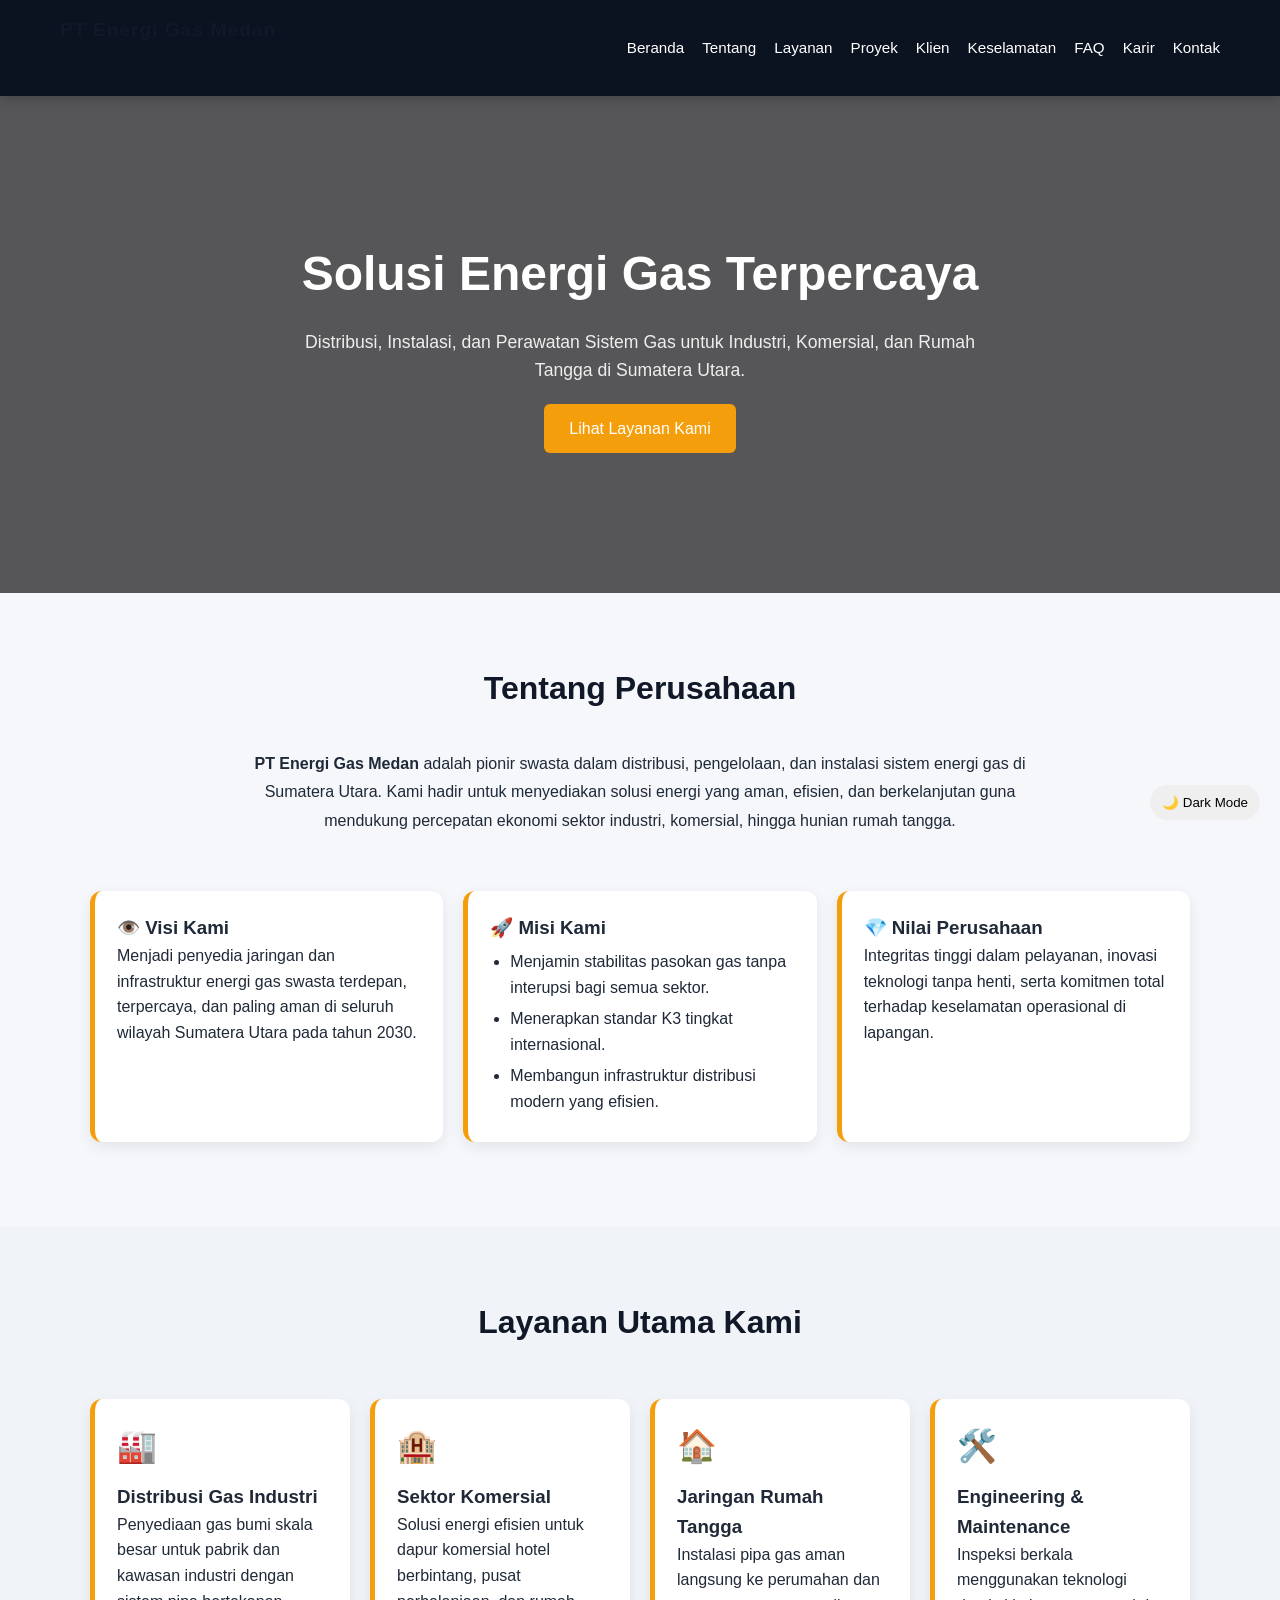
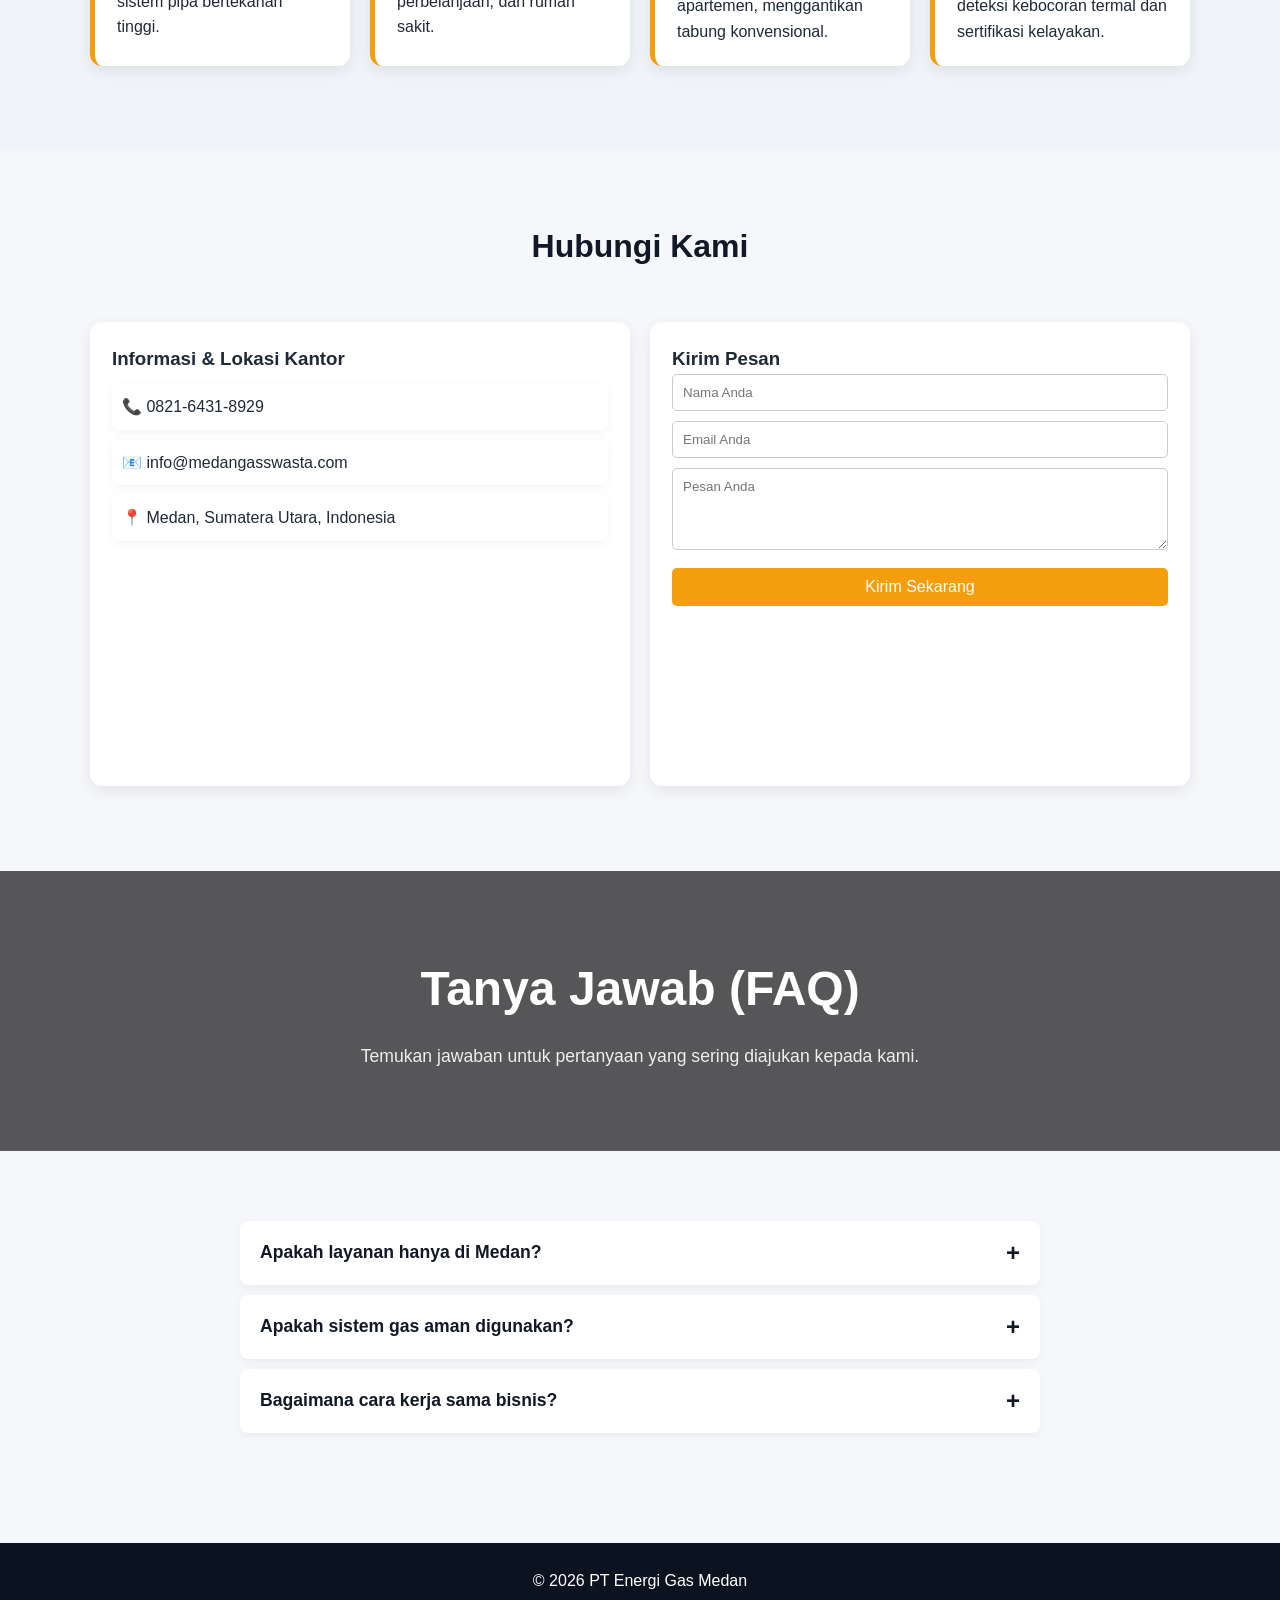
==== index.html @ 9e9dfc79 "OLEH ANDREAN RAJAGUKGUK" ====
<!DOCTYPE html>
<html lang="id">
<head>
    <meta charset="UTF-8">
    <meta name="viewport" content="width=device-width, initial-scale=1.0">
    <title>PT Energi Gas Medan</title>
    <meta name="description" content="PT Energi Gas Medan - Penyedia energi gas industri, komersial, dan rumah tangga di Medan dan Sumatera Utara.">
    <link rel="stylesheet" href="style.css">
</head>
<body>

<header>
    <nav>
        <h2>PT Energi Gas Medan</h2>
        <ul>
            <li><a href="index.html">Beranda</a></li>
            <li><a href="tentang.html">Tentang</a></li>
            <li><a href="layanan.html">Layanan</a></li>
            <li><a href="proyek.html">Proyek</a></li>
            <li><a href="klien.html">Klien</a></li>
            <li><a href="safety.html">Keselamatan</a></li>
            <li><a href="#faq">FAQ</a></li>
            <li><a href="karir.html">Karir</a></li> 
            <li><a href="index.html#contact">Kontak</a></li>
        </ul>
    </nav>
</header>

<section class="hero">
    <h1>Solusi Energi Gas Terpercaya</h1>
    <p>Distribusi, Instalasi, dan Perawatan Sistem Gas untuk Industri, Komersial, dan Rumah Tangga di Sumatera Utara.</p>
    <a href="layanan.html">Lihat Layanan Kami</a>
</section>

<section id="about">
    <div class="container">
        <h2>Tentang Perusahaan</h2>
        <div class="about-intro">
            <p><strong>PT Energi Gas Medan</strong> adalah pionir swasta dalam distribusi, pengelolaan, dan instalasi sistem energi gas di Sumatera Utara. Kami hadir untuk menyediakan solusi energi yang aman, efisien, dan berkelanjutan guna mendukung percepatan ekonomi sektor industri, komersial, hingga hunian rumah tangga.</p>
        </div>

        <div class="about-grid">
            <div class="box">
                <h3>👁️ Visi Kami</h3>
                <p>Menjadi penyedia jaringan dan infrastruktur energi gas swasta terdepan, terpercaya, dan paling aman di seluruh wilayah Sumatera Utara pada tahun 2030.</p>
            </div>
            <div class="box">
                <h3>🚀 Misi Kami</h3>
                <ul class="misi-list">
                    <li>Menjamin stabilitas pasokan gas tanpa interupsi bagi semua sektor.</li>
                    <li>Menerapkan standar K3 tingkat internasional.</li>
                    <li>Membangun infrastruktur distribusi modern yang efisien.</li>
                </ul>
            </div>
            <div class="box">
                <h3>💎 Nilai Perusahaan</h3>
                <p>Integritas tinggi dalam pelayanan, inovasi teknologi tanpa henti, serta komitmen total terhadap keselamatan operasional di lapangan.</p>
            </div>
        </div>
    </div>
</section>

<!-- SERVICES GRID -->
<section id="services" class="bg-light">
    <div class="container">
        <h2>Layanan Utama Kami</h2>
        <div class="services-grid">
            <div class="box">
                <div class="service-icon">🏭</div>
                <h3>Distribusi Gas Industri</h3>
                <p>Penyediaan gas bumi skala besar untuk pabrik dan kawasan industri dengan sistem pipa bertekanan tinggi.</p>
            </div>
            <div class="box">
                <div class="service-icon">🏨</div>
                <h3>Sektor Komersial</h3>
                <p>Solusi energi efisien untuk dapur komersial hotel berbintang, pusat perbelanjaan, dan rumah sakit.</p>
            </div>
            <div class="box">
                <div class="service-icon">🏠</div>
                <h3>Jaringan Rumah Tangga</h3>
                <p>Instalasi pipa gas aman langsung ke perumahan dan apartemen, menggantikan tabung konvensional.</p>
            </div>
            <div class="box">
                <div class="service-icon">🛠️</div>
                <h3>Engineering & Maintenance</h3>
                <p>Inspeksi berkala menggunakan teknologi deteksi kebocoran termal dan sertifikasi kelayakan.</p>
            </div>
        </div>
    </div>
</section>

<!-- CONTACT & MAPS -->
<section id="contact">
    <div class="container">
        <h2>Hubungi Kami</h2>
        <div class="contact-grid">
            <div class="box">
                <h3>Informasi & Lokasi Kantor</h3>
                <p>📞 0821-6431-8929</p>
                <p>📧 info@medangasswasta.com</p>
                <p>📍 Medan, Sumatera Utara, Indonesia</p>
                
                <div class="map-container">
                    <iframe src="https://www.google.com/maps/embed?pb=!1m18!1m12!1m3!1d127453.30396459384!2d98.57143925000001!3d3.5970313!2m3!1f0!2f0!3f0!3m2!1i1024!2i768!4f13.1!3m3!1m2!1s0x303131b1c28c8941%3A0x6280459c351f33f8!2sMedan%2C%20Medan%20City%2C%20North%20Sumatra!5e0!3m2!1sen!2sid!4v1700000000000!5m2!1sen!2sid" width="100%" height="200" style="border:0;" allowfullscreen="" loading="lazy" referrerpolicy="no-referrer-when-downgrade"></iframe>
                </div>
            </div>
            
            <div class="box">
                <h3>Kirim Pesan</h3>
                <form id="contactForm">
                    <input type="text" id="name" placeholder="Nama Anda" required>
                    <input type="email" id="email" placeholder="Email Anda" required>
                    <textarea id="message" rows="4" placeholder="Pesan Anda" required></textarea>
                    <button type="submit" class="submit-btn">Kirim Sekarang</button>
                </form>
            </div>
        </div>
    </div>
</section>

<section class="hero hero-karir">
    <h1>Tanya Jawab (FAQ)</h1>
    <p>Temukan jawaban untuk pertanyaan yang sering diajukan kepada kami.</p>
</section>

<section id="faq">
    <div class="container">
        <div class="faq-container">
            <div class="faq-item">
                <button class="faq-question">Apakah layanan hanya di Medan? <span>+</span></button>
                <div class="faq-answer">
                    <p>Tidak, kami juga melayani beberapa wilayah di Sumatera Utara sesuai kebutuhan proyek.</p>
                </div>
            </div>
            <div class="faq-item">
                <button class="faq-question">Apakah sistem gas aman digunakan? <span>+</span></button>
                <div class="faq-answer">
                    <p>Ya, semua instalasi mengikuti standar keselamatan industri dan diuji berkala oleh teknisi ahli.</p>
                </div>
            </div>
            <div class="faq-item">
                <button class="faq-question">Bagaimana cara kerja sama bisnis? <span>+</span></button>
                <div class="faq-answer">
                    <p>Silakan hubungi tim kami melalui formulir kontak atau WhatsApp untuk pengajuan proposal.</p>
                </div>
            </div>
        </div>
    </div>
</section>

<footer>
    <p>&copy; 2026 PT Energi Gas Medan</p>
</footer>

<script src="script.js"></script>
</body>
</html>
---- style.css ----
*{
    margin:0;
    padding:0;
    box-sizing:border-box;
    font-family: Arial, Helvetica, sans-serif;
}

body{
    background:#f5f7fb;
    color:#1f2937;
    line-height:1.6;
}

/* NAVBAR */
header{
    background:#0b1220;
    color:white;
    position:sticky;
    top:0;
    z-index:999;
    box-shadow:0 3px 12px rgba(0,0,0,0.2);
}

nav{
    max-width:1200px;
    margin:auto;
    display:flex;
    justify-content:space-between;
    align-items:center;
    padding:15px 20px;
}

nav h2{
    font-size:1.2rem;
    letter-spacing:1px;
}

nav ul{
    list-style:none;
    display:flex;
    gap:18px;
}

nav a{
    color:white;
    text-decoration:none;
    font-size:0.95rem;
    transition:0.3s;
}

nav a:hover{
    color:#f59e0b;
}

/* HERO */
.hero{
    background:linear-gradient(rgba(0,0,0,0.65), rgba(0,0,0,0.65)),
    url('https://images.unsplash.com/photo-1504326780330-8c44c1c5a6b2?auto=format&fit=crop&w=1600&q=80');
    background-size:cover;
    background-position:center;
    color:white;
    text-align:center;
    padding:140px 20px;
}

.hero h1{
    font-size:3rem;
    margin-bottom:15px;
}

.hero p{
    max-width:700px;
    margin:auto;
    opacity:0.9;
    font-size:1.1rem;
}

.hero a{
    display:inline-block;
    margin-top:20px;
    padding:12px 25px;
    background:#f59e0b;
    color:white;
    text-decoration:none;
    border-radius:6px;
    transition:0.3s;
}

.hero a:hover{
    background:#d97706;
}

/* SECTION */
section{
    padding:70px 20px;
}

.container{
    max-width:1100px;
    margin:auto;
}

h2{
    text-align:center;
    margin-bottom:35px;
    font-size:2rem;
    color:#111827;
}

/* BOX / CARD */
.box{
    background:white;
    padding:22px;
    margin:15px 0;
    border-radius:12px;
    box-shadow:0 5px 15px rgba(0,0,0,0.08);
    border-left:5px solid #f59e0b;
    transition:0.3s;
}

.box:hover{
    transform:translateY(-4px);
    box-shadow:0 10px 20px rgba(0,0,0,0.12);
}

/* LIST STYLE */
.box ul{
    margin-left:20px;
}

.box li{
    margin:6px 0;
}

/* STATS GRID */
.stats-grid{
    display:grid;
    grid-template-columns:repeat(auto-fit, minmax(200px, 1fr));
    gap:20px;
    text-align:center;
}

.stats-grid .box{
    border-left:none;
    background:#0b1220;
    color:white;
}

/* CONTACT */
#contact .box{
    border-left:none;
}

#contact p{
    padding:10px;
    background:#ffffff;
    margin:10px 0;
    border-radius:8px;
    box-shadow:0 2px 8px rgba(0,0,0,0.05);
}

/* FOOTER */
footer{
    background:#0b1220;
    color:white;
    text-align:center;
    padding:25px;
    margin-top:30px;
}

/* RESPONSIVE */
@media(max-width:768px){

    nav{
        flex-direction:column;
        gap:10px;
    }

    nav ul{
        flex-wrap:wrap;
        justify-content:center;
    }

    .hero h1{
        font-size:2rem;
    }
}

/* TAMBAHAN FITUR: TOMBOL APPLY KARIR */
.apply-btn {
    background: #0b1220;
    color: white;
    padding: 10px 15px;
    border: none;
    border-radius: 5px;
    cursor: pointer;
    margin-top: 10px;
    transition: 0.3s;
}

.apply-btn:hover {
    background: #f59e0b;
}

/* TAMBAHAN FITUR: FLOATING WHATSAPP */
.floating-wa {
    position: fixed;
    bottom: 20px;
    left: 20px; /* Gue taruh kiri biar gak nabrak tombol Dark Mode lu di kanan */
    background-color: #25d366;
    color: white;
    padding: 12px 20px;
    border-radius: 50px;
    text-decoration: none;
    font-weight: bold;
    box-shadow: 0 4px 10px rgba(0,0,0,0.2);
    z-index: 9999;
    transition: 0.3s;
}

.floating-wa:hover {
    background-color: #1ebe57;
    transform: translateY(-3px);
}

/* Responsif buat Grid Form Kontak */
@media(max-width:768px){
    .contact-grid {
        grid-template-columns: 1fr !important;
    }
}

/* FAQ ACCORDION STYLE */
.faq-container {
    max-width: 800px;
    margin: auto;
}

.faq-item {
    background: white;
    margin-bottom: 10px;
    border-radius: 8px;
    box-shadow: 0 3px 10px rgba(0,0,0,0.05);
    overflow: hidden;
}

.faq-question {
    width: 100%;
    text-align: left;
    padding: 18px 20px;
    background: none;
    border: none;
    font-size: 1.1rem;
    font-weight: bold;
    cursor: pointer;
    display: flex;
    justify-content: space-between;
    align-items: center;
    color: #111827;
    transition: 0.3s;
}

.faq-question:hover {
    color: #f59e0b;
}

.faq-answer {
    max-height: 0;
    overflow: hidden;
    transition: max-height 0.4s ease-out, padding 0.4s ease;
    background: #f9fafb;
    padding: 0 20px;
}

.faq-answer p {
    margin: 15px 0;
    color: #4b5563;
}

/* Class active saat FAQ dibuka */
.faq-item.active .faq-answer {
    max-height: 200px; /* Cukup buat teks panjang */
    padding: 10px 20px;
}

.faq-item.active .faq-question span {
    transform: rotate(45deg);
    transition: transform 0.3s;
}

.faq-question span {
    font-size: 1.5rem;
    transition: transform 0.3s;
}

/* Bagian Tentang */
.about-intro {
    text-align: center;
    max-width: 800px;
    margin: 0 auto 40px auto;
    line-height: 1.8;
}

.about-grid {
    display: grid;
    grid-template-columns: repeat(auto-fit, minmax(300px, 1fr));
    gap: 20px;
}

.misi-list {
    margin-left: 15px;
}

/* Bagian Layanan */
.bg-light {
    background: #f0f4f8;
}

.services-grid {
    display: grid;
    grid-template-columns: repeat(auto-fit, minmax(240px, 1fr));
    gap: 20px;
}

.service-icon {
    font-size: 2rem;
    margin-bottom: 10px;
}

/* Bagian Kontak */
.contact-grid {
    display: grid;
    grid-template-columns: 1fr 1fr;
    gap: 20px;
}

.map-container {
    margin-top: 15px;
    border-radius: 8px;
    overflow: hidden;
}

/* Form Styling */
#contactForm input,
#contactForm textarea {
    width: 100%;
    padding: 10px;
    margin-bottom: 10px;
    border-radius: 5px;
    border: 1px solid #ccc;
    font-family: inherit;
}

#contactForm .submit-btn {
    background: #f59e0b;
    color: white;
    border: none;
    padding: 10px 20px;
    border-radius: 5px;
    cursor: pointer;
    width: 100%;
    font-size: 1rem;
    transition: 0.3s;
}

#contactForm .submit-btn:hover {
    background: #d97706;
}

/* Hero Khusus Halaman Karir */
.hero-karir {
    padding: 80px 20px;
    min-height: auto;
}
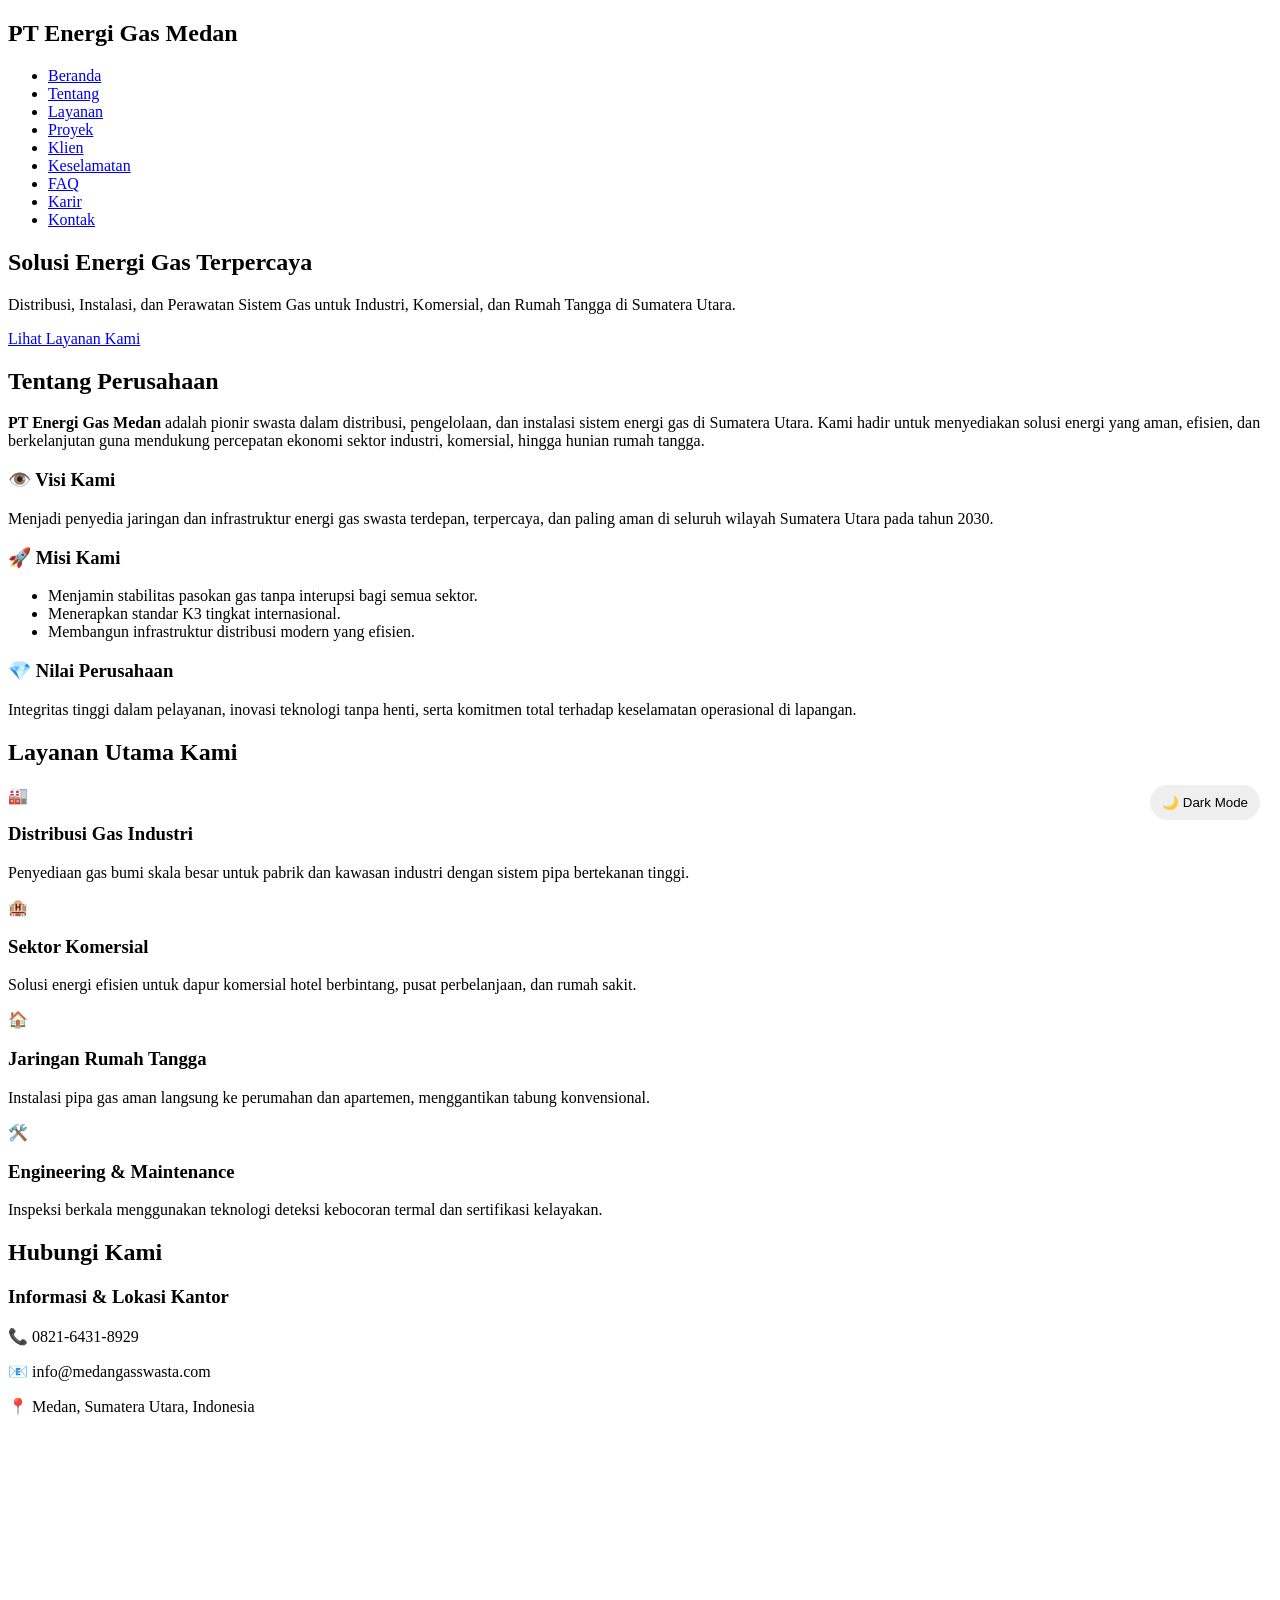
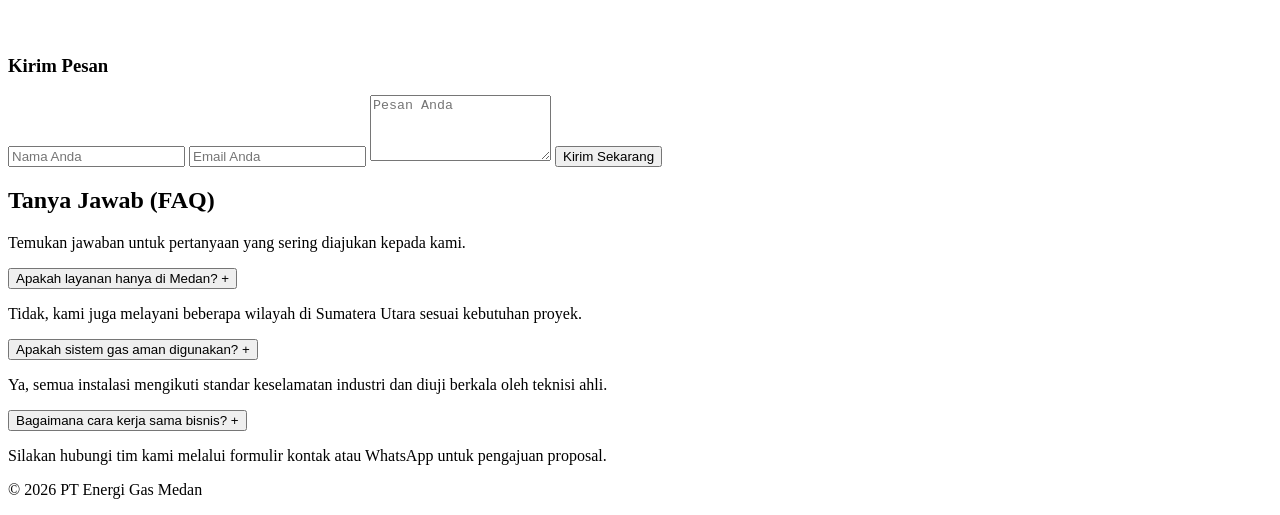
==== commit cbfc09ff: "menambahkan klien.html dan layanan.html serta menambahkan dan memperbaiki struktur css dan file" ====
--- a/index.html
+++ b/index.html
@@ -1,157 +1,223 @@
-<!DOCTYPE html>
+<!doctype html>
 <html lang="id">
-<head>
-    <meta charset="UTF-8">
-    <meta name="viewport" content="width=device-width, initial-scale=1.0">
+  <head>
+    <meta charset="UTF-8" />
+    <meta name="viewport" content="width=device-width, initial-scale=1.0" />
     <title>PT Energi Gas Medan</title>
-    <meta name="description" content="PT Energi Gas Medan - Penyedia energi gas industri, komersial, dan rumah tangga di Medan dan Sumatera Utara.">
-    <link rel="stylesheet" href="style.css">
-</head>
-<body>
-
-<header>
-    <nav>
+    <meta
+      name="description"
+      content="PT Energi Gas Medan - Penyedia energi gas industri, komersial, dan rumah tangga di Medan dan Sumatera Utara."
+    />
+    <link rel="stylesheet" href="CSS/style.css" />
+  </head>
+  <body>
+    <header>
+      <nav>
         <h2>PT Energi Gas Medan</h2>
         <ul>
-            <li><a href="index.html">Beranda</a></li>
-            <li><a href="tentang.html">Tentang</a></li>
-            <li><a href="layanan.html">Layanan</a></li>
-            <li><a href="proyek.html">Proyek</a></li>
-            <li><a href="klien.html">Klien</a></li>
-            <li><a href="safety.html">Keselamatan</a></li>
-            <li><a href="#faq">FAQ</a></li>
-            <li><a href="karir.html">Karir</a></li> 
-            <li><a href="index.html#contact">Kontak</a></li>
+          <li><a href="index.html">Beranda</a></li>
+          <li><a href="tentang.html">Tentang</a></li>
+          <li><a href="layanan.html">Layanan</a></li>
+          <li><a href="proyek.html">Proyek</a></li>
+          <li><a href="klien.html">Klien</a></li>
+          <li><a href="safety.html">Keselamatan</a></li>
+          <li><a href="#faq">FAQ</a></li>
+          <li><a href="karir.html">Karir</a></li>
+          <li><a href="index.html#contact">Kontak</a></li>
         </ul>
-    </nav>
-</header>
-
-<section class="hero">
-    <h1>Solusi Energi Gas Terpercaya</h1>
-    <p>Distribusi, Instalasi, dan Perawatan Sistem Gas untuk Industri, Komersial, dan Rumah Tangga di Sumatera Utara.</p>
-    <a href="layanan.html">Lihat Layanan Kami</a>
-</section>
-
-<section id="about">
-    <div class="container">
+      </nav>
+    </header>
+
+    <section class="hero">
+      <h1>Solusi Energi Gas Terpercaya</h1>
+      <p>
+        Distribusi, Instalasi, dan Perawatan Sistem Gas untuk Industri,
+        Komersial, dan Rumah Tangga di Sumatera Utara.
+      </p>
+      <a href="layanan.html">Lihat Layanan Kami</a>
+    </section>
+
+    <section id="about">
+      <div class="container">
         <h2>Tentang Perusahaan</h2>
         <div class="about-intro">
-            <p><strong>PT Energi Gas Medan</strong> adalah pionir swasta dalam distribusi, pengelolaan, dan instalasi sistem energi gas di Sumatera Utara. Kami hadir untuk menyediakan solusi energi yang aman, efisien, dan berkelanjutan guna mendukung percepatan ekonomi sektor industri, komersial, hingga hunian rumah tangga.</p>
+          <p>
+            <strong>PT Energi Gas Medan</strong> adalah pionir swasta dalam
+            distribusi, pengelolaan, dan instalasi sistem energi gas di Sumatera
+            Utara. Kami hadir untuk menyediakan solusi energi yang aman,
+            efisien, dan berkelanjutan guna mendukung percepatan ekonomi sektor
+            industri, komersial, hingga hunian rumah tangga.
+          </p>
         </div>
 
         <div class="about-grid">
-            <div class="box">
-                <h3>👁️ Visi Kami</h3>
-                <p>Menjadi penyedia jaringan dan infrastruktur energi gas swasta terdepan, terpercaya, dan paling aman di seluruh wilayah Sumatera Utara pada tahun 2030.</p>
-            </div>
-            <div class="box">
-                <h3>🚀 Misi Kami</h3>
-                <ul class="misi-list">
-                    <li>Menjamin stabilitas pasokan gas tanpa interupsi bagi semua sektor.</li>
-                    <li>Menerapkan standar K3 tingkat internasional.</li>
-                    <li>Membangun infrastruktur distribusi modern yang efisien.</li>
-                </ul>
-            </div>
-            <div class="box">
-                <h3>💎 Nilai Perusahaan</h3>
-                <p>Integritas tinggi dalam pelayanan, inovasi teknologi tanpa henti, serta komitmen total terhadap keselamatan operasional di lapangan.</p>
-            </div>
-        </div>
-    </div>
-</section>
-
-<!-- SERVICES GRID -->
-<section id="services" class="bg-light">
-    <div class="container">
+          <div class="box">
+            <h3>👁️ Visi Kami</h3>
+            <p>
+              Menjadi penyedia jaringan dan infrastruktur energi gas swasta
+              terdepan, terpercaya, dan paling aman di seluruh wilayah Sumatera
+              Utara pada tahun 2030.
+            </p>
+          </div>
+          <div class="box">
+            <h3>🚀 Misi Kami</h3>
+            <ul class="misi-list">
+              <li>
+                Menjamin stabilitas pasokan gas tanpa interupsi bagi semua
+                sektor.
+              </li>
+              <li>Menerapkan standar K3 tingkat internasional.</li>
+              <li>Membangun infrastruktur distribusi modern yang efisien.</li>
+            </ul>
+          </div>
+          <div class="box">
+            <h3>💎 Nilai Perusahaan</h3>
+            <p>
+              Integritas tinggi dalam pelayanan, inovasi teknologi tanpa henti,
+              serta komitmen total terhadap keselamatan operasional di lapangan.
+            </p>
+          </div>
+        </div>
+      </div>
+    </section>
+
+    <!-- SERVICES GRID -->
+    <section id="services" class="bg-light">
+      <div class="container">
         <h2>Layanan Utama Kami</h2>
         <div class="services-grid">
-            <div class="box">
-                <div class="service-icon">🏭</div>
-                <h3>Distribusi Gas Industri</h3>
-                <p>Penyediaan gas bumi skala besar untuk pabrik dan kawasan industri dengan sistem pipa bertekanan tinggi.</p>
-            </div>
-            <div class="box">
-                <div class="service-icon">🏨</div>
-                <h3>Sektor Komersial</h3>
-                <p>Solusi energi efisien untuk dapur komersial hotel berbintang, pusat perbelanjaan, dan rumah sakit.</p>
-            </div>
-            <div class="box">
-                <div class="service-icon">🏠</div>
-                <h3>Jaringan Rumah Tangga</h3>
-                <p>Instalasi pipa gas aman langsung ke perumahan dan apartemen, menggantikan tabung konvensional.</p>
-            </div>
-            <div class="box">
-                <div class="service-icon">🛠️</div>
-                <h3>Engineering & Maintenance</h3>
-                <p>Inspeksi berkala menggunakan teknologi deteksi kebocoran termal dan sertifikasi kelayakan.</p>
-            </div>
-        </div>
-    </div>
-</section>
-
-<!-- CONTACT & MAPS -->
-<section id="contact">
-    <div class="container">
+          <div class="box">
+            <div class="service-icon">🏭</div>
+            <h3>Distribusi Gas Industri</h3>
+            <p>
+              Penyediaan gas bumi skala besar untuk pabrik dan kawasan industri
+              dengan sistem pipa bertekanan tinggi.
+            </p>
+          </div>
+          <div class="box">
+            <div class="service-icon">🏨</div>
+            <h3>Sektor Komersial</h3>
+            <p>
+              Solusi energi efisien untuk dapur komersial hotel berbintang,
+              pusat perbelanjaan, dan rumah sakit.
+            </p>
+          </div>
+          <div class="box">
+            <div class="service-icon">🏠</div>
+            <h3>Jaringan Rumah Tangga</h3>
+            <p>
+              Instalasi pipa gas aman langsung ke perumahan dan apartemen,
+              menggantikan tabung konvensional.
+            </p>
+          </div>
+          <div class="box">
+            <div class="service-icon">🛠️</div>
+            <h3>Engineering & Maintenance</h3>
+            <p>
+              Inspeksi berkala menggunakan teknologi deteksi kebocoran termal
+              dan sertifikasi kelayakan.
+            </p>
+          </div>
+        </div>
+      </div>
+    </section>
+
+    <!-- CONTACT & MAPS -->
+    <section id="contact">
+      <div class="container">
         <h2>Hubungi Kami</h2>
         <div class="contact-grid">
-            <div class="box">
-                <h3>Informasi & Lokasi Kantor</h3>
-                <p>📞 0821-6431-8929</p>
-                <p>📧 info@medangasswasta.com</p>
-                <p>📍 Medan, Sumatera Utara, Indonesia</p>
-                
-                <div class="map-container">
-                    <iframe src="https://www.google.com/maps/embed?pb=!1m18!1m12!1m3!1d127453.30396459384!2d98.57143925000001!3d3.5970313!2m3!1f0!2f0!3f0!3m2!1i1024!2i768!4f13.1!3m3!1m2!1s0x303131b1c28c8941%3A0x6280459c351f33f8!2sMedan%2C%20Medan%20City%2C%20North%20Sumatra!5e0!3m2!1sen!2sid!4v1700000000000!5m2!1sen!2sid" width="100%" height="200" style="border:0;" allowfullscreen="" loading="lazy" referrerpolicy="no-referrer-when-downgrade"></iframe>
-                </div>
-            </div>
-            
-            <div class="box">
-                <h3>Kirim Pesan</h3>
-                <form id="contactForm">
-                    <input type="text" id="name" placeholder="Nama Anda" required>
-                    <input type="email" id="email" placeholder="Email Anda" required>
-                    <textarea id="message" rows="4" placeholder="Pesan Anda" required></textarea>
-                    <button type="submit" class="submit-btn">Kirim Sekarang</button>
-                </form>
-            </div>
-        </div>
-    </div>
-</section>
-
-<section class="hero hero-karir">
-    <h1>Tanya Jawab (FAQ)</h1>
-    <p>Temukan jawaban untuk pertanyaan yang sering diajukan kepada kami.</p>
-</section>
-
-<section id="faq">
-    <div class="container">
+          <div class="box">
+            <h3>Informasi & Lokasi Kantor</h3>
+            <p>📞 0821-6431-8929</p>
+            <p>📧 info@medangasswasta.com</p>
+            <p>📍 Medan, Sumatera Utara, Indonesia</p>
+
+            <div class="map-container">
+              <iframe
+                src="https://www.google.com/maps/embed?pb=!1m18!1m12!1m3!1d127453.30396459384!2d98.57143925000001!3d3.5970313!2m3!1f0!2f0!3f0!3m2!1i1024!2i768!4f13.1!3m3!1m2!1s0x303131b1c28c8941%3A0x6280459c351f33f8!2sMedan%2C%20Medan%20City%2C%20North%20Sumatra!5e0!3m2!1sen!2sid!4v1700000000000!5m2!1sen!2sid"
+                width="100%"
+                height="200"
+                style="border: 0"
+                allowfullscreen=""
+                loading="lazy"
+                referrerpolicy="no-referrer-when-downgrade"
+              ></iframe>
+            </div>
+          </div>
+
+          <div class="box">
+            <h3>Kirim Pesan</h3>
+            <form id="contactForm">
+              <input type="text" id="name" placeholder="Nama Anda" required />
+              <input
+                type="email"
+                id="email"
+                placeholder="Email Anda"
+                required
+              />
+              <textarea
+                id="message"
+                rows="4"
+                placeholder="Pesan Anda"
+                required
+              ></textarea>
+              <button type="submit" class="submit-btn">Kirim Sekarang</button>
+            </form>
+          </div>
+        </div>
+      </div>
+    </section>
+
+    <section class="hero hero-karir">
+      <h1>Tanya Jawab (FAQ)</h1>
+      <p>Temukan jawaban untuk pertanyaan yang sering diajukan kepada kami.</p>
+    </section>
+
+    <section id="faq">
+      <div class="container">
         <div class="faq-container">
-            <div class="faq-item">
-                <button class="faq-question">Apakah layanan hanya di Medan? <span>+</span></button>
-                <div class="faq-answer">
-                    <p>Tidak, kami juga melayani beberapa wilayah di Sumatera Utara sesuai kebutuhan proyek.</p>
-                </div>
-            </div>
-            <div class="faq-item">
-                <button class="faq-question">Apakah sistem gas aman digunakan? <span>+</span></button>
-                <div class="faq-answer">
-                    <p>Ya, semua instalasi mengikuti standar keselamatan industri dan diuji berkala oleh teknisi ahli.</p>
-                </div>
-            </div>
-            <div class="faq-item">
-                <button class="faq-question">Bagaimana cara kerja sama bisnis? <span>+</span></button>
-                <div class="faq-answer">
-                    <p>Silakan hubungi tim kami melalui formulir kontak atau WhatsApp untuk pengajuan proposal.</p>
-                </div>
-            </div>
-        </div>
-    </div>
-</section>
-
-<footer>
-    <p>&copy; 2026 PT Energi Gas Medan</p>
-</footer>
-
-<script src="script.js"></script>
-</body>
-</html>+          <div class="faq-item">
+            <button class="faq-question">
+              Apakah layanan hanya di Medan? <span>+</span>
+            </button>
+            <div class="faq-answer">
+              <p>
+                Tidak, kami juga melayani beberapa wilayah di Sumatera Utara
+                sesuai kebutuhan proyek.
+              </p>
+            </div>
+          </div>
+          <div class="faq-item">
+            <button class="faq-question">
+              Apakah sistem gas aman digunakan? <span>+</span>
+            </button>
+            <div class="faq-answer">
+              <p>
+                Ya, semua instalasi mengikuti standar keselamatan industri dan
+                diuji berkala oleh teknisi ahli.
+              </p>
+            </div>
+          </div>
+          <div class="faq-item">
+            <button class="faq-question">
+              Bagaimana cara kerja sama bisnis? <span>+</span>
+            </button>
+            <div class="faq-answer">
+              <p>
+                Silakan hubungi tim kami melalui formulir kontak atau WhatsApp
+                untuk pengajuan proposal.
+              </p>
+            </div>
+          </div>
+        </div>
+      </div>
+    </section>
+
+    <footer>
+      <p>&copy; 2026 PT Energi Gas Medan</p>
+    </footer>
+
+    <script src="JS/script.js"></script>
+  </body>
+</html>
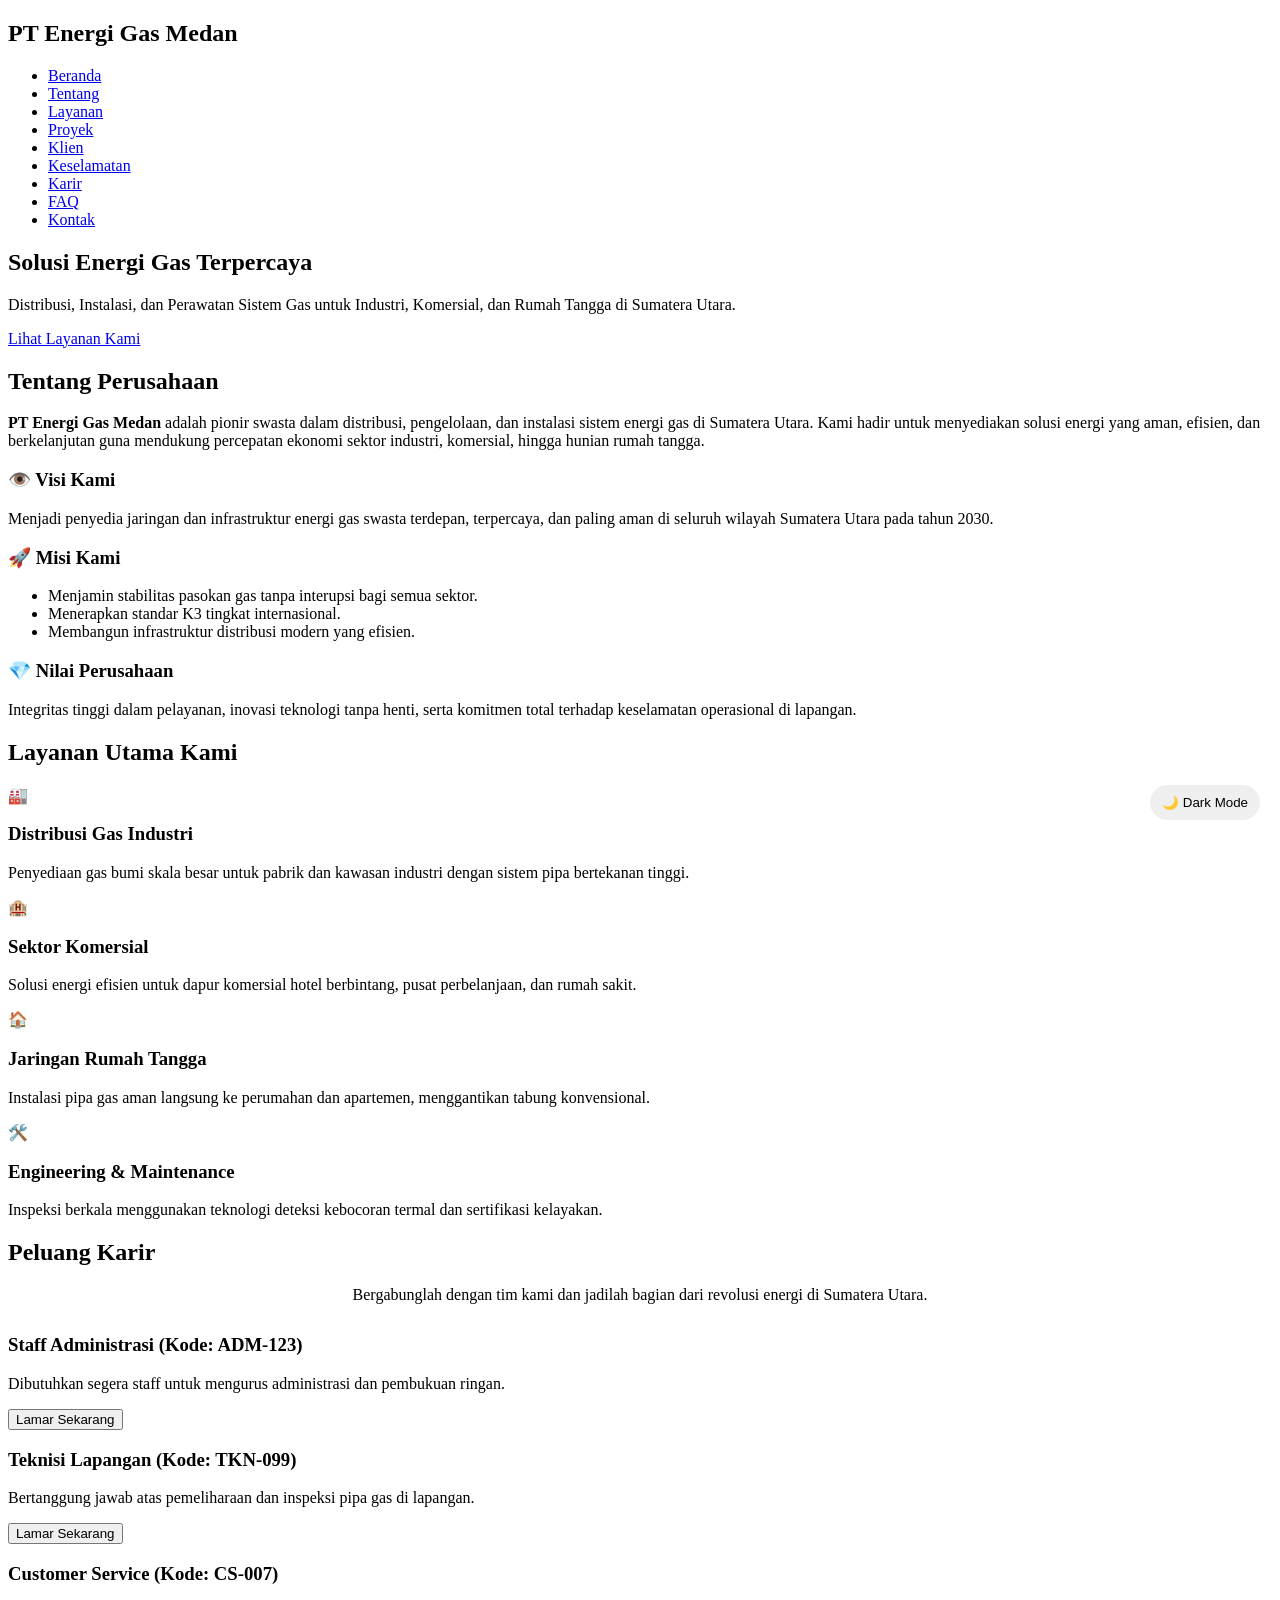
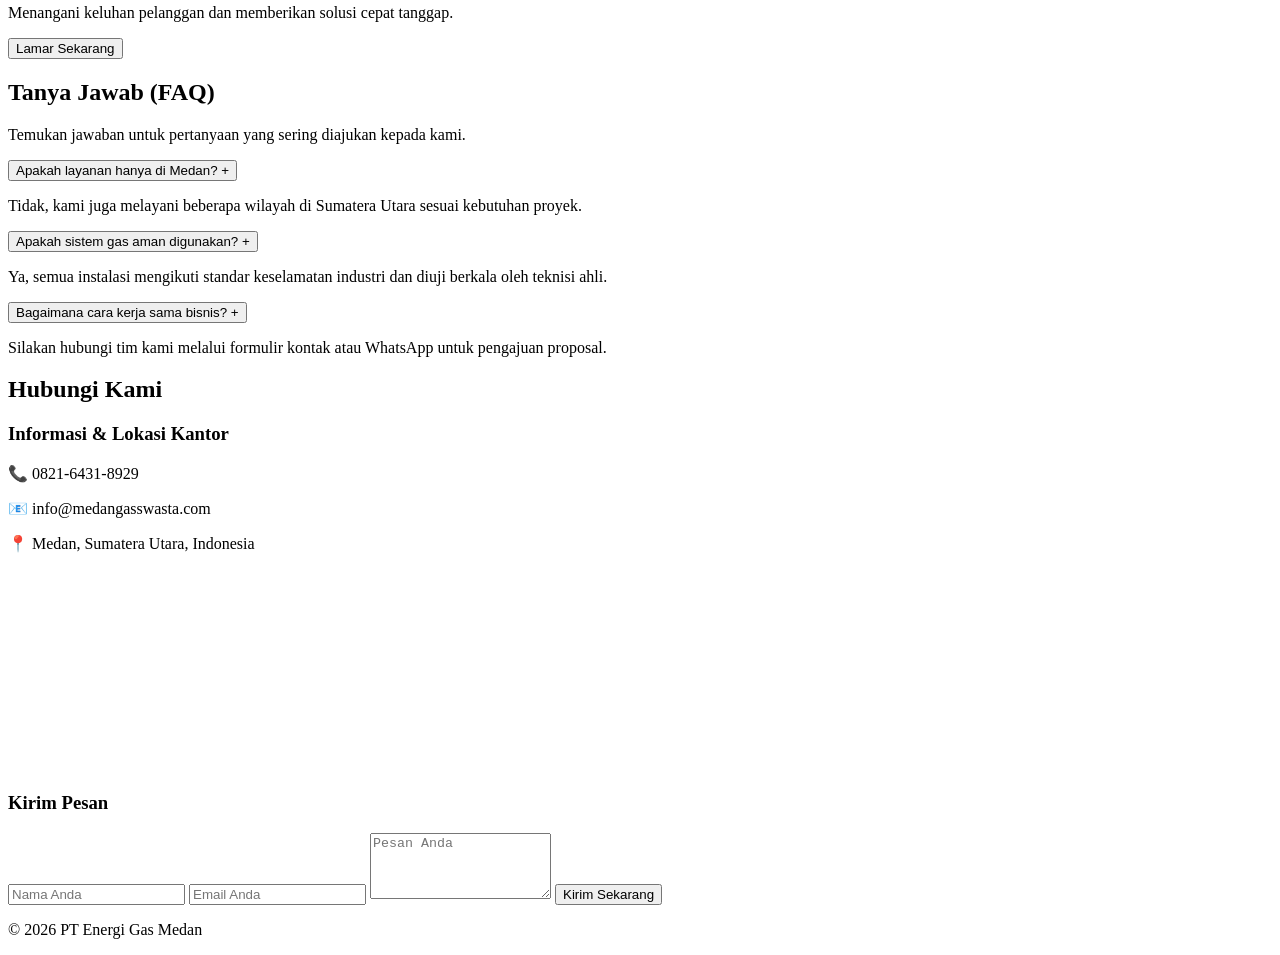
==== commit c47129cf: "update oleh qory" ====
--- a/index.html
+++ b/index.html
@@ -1,223 +1,180 @@
-<!doctype html>
+<!DOCTYPE html>
 <html lang="id">
-  <head>
-    <meta charset="UTF-8" />
-    <meta name="viewport" content="width=device-width, initial-scale=1.0" />
+<head>
+    <meta charset="UTF-8">
+    <meta name="viewport" content="width=device-width, initial-scale=1.0">
     <title>PT Energi Gas Medan</title>
-    <meta
-      name="description"
-      content="PT Energi Gas Medan - Penyedia energi gas industri, komersial, dan rumah tangga di Medan dan Sumatera Utara."
-    />
-    <link rel="stylesheet" href="CSS/style.css" />
-  </head>
-  <body>
-    <header>
-      <nav>
+    <meta name="description" content="PT Energi Gas Medan - Penyedia energi gas industri, komersial, dan rumah tangga di Medan dan Sumatera Utara.">
+    <link rel="stylesheet" href="style.css">
+</head>
+<body>
+
+<header>
+    <nav>
         <h2>PT Energi Gas Medan</h2>
         <ul>
-          <li><a href="index.html">Beranda</a></li>
-          <li><a href="tentang.html">Tentang</a></li>
-          <li><a href="layanan.html">Layanan</a></li>
-          <li><a href="proyek.html">Proyek</a></li>
-          <li><a href="klien.html">Klien</a></li>
-          <li><a href="safety.html">Keselamatan</a></li>
-          <li><a href="#faq">FAQ</a></li>
-          <li><a href="karir.html">Karir</a></li>
-          <li><a href="index.html#contact">Kontak</a></li>
+            <li><a href="index.html">Beranda</a></li>
+            <li><a href="tentang.html">Tentang</a></li>
+            <li><a href="layanan.html">Layanan</a></li>
+            <li><a href="proyek.html">Proyek</a></li>
+            <li><a href="klien.html">Klien</a></li>
+            <li><a href="safety.html">Keselamatan</a></li>
+            <li><a href="#karir">Karir</a></li> 
+            <li><a href="#faq">FAQ</a></li>
+            <li><a href="#contact">Kontak</a></li>
         </ul>
-      </nav>
-    </header>
+    </nav>
+</header>
 
-    <section class="hero">
-      <h1>Solusi Energi Gas Terpercaya</h1>
-      <p>
-        Distribusi, Instalasi, dan Perawatan Sistem Gas untuk Industri,
-        Komersial, dan Rumah Tangga di Sumatera Utara.
-      </p>
-      <a href="layanan.html">Lihat Layanan Kami</a>
-    </section>
+<section class="hero">
+    <h1>Solusi Energi Gas Terpercaya</h1>
+    <p>Distribusi, Instalasi, dan Perawatan Sistem Gas untuk Industri, Komersial, dan Rumah Tangga di Sumatera Utara.</p>
+    <a href="#layanan">Lihat Layanan Kami</a>
+</section>
 
-    <section id="about">
-      <div class="container">
+<section id="about">
+    <div class="container">
         <h2>Tentang Perusahaan</h2>
         <div class="about-intro">
-          <p>
-            <strong>PT Energi Gas Medan</strong> adalah pionir swasta dalam
-            distribusi, pengelolaan, dan instalasi sistem energi gas di Sumatera
-            Utara. Kami hadir untuk menyediakan solusi energi yang aman,
-            efisien, dan berkelanjutan guna mendukung percepatan ekonomi sektor
-            industri, komersial, hingga hunian rumah tangga.
-          </p>
+            <p><strong>PT Energi Gas Medan</strong> adalah pionir swasta dalam distribusi, pengelolaan, dan instalasi sistem energi gas di Sumatera Utara. Kami hadir untuk menyediakan solusi energi yang aman, efisien, dan berkelanjutan guna mendukung percepatan ekonomi sektor industri, komersial, hingga hunian rumah tangga.</p>
         </div>
 
         <div class="about-grid">
-          <div class="box">
-            <h3>👁️ Visi Kami</h3>
-            <p>
-              Menjadi penyedia jaringan dan infrastruktur energi gas swasta
-              terdepan, terpercaya, dan paling aman di seluruh wilayah Sumatera
-              Utara pada tahun 2030.
-            </p>
-          </div>
-          <div class="box">
-            <h3>🚀 Misi Kami</h3>
-            <ul class="misi-list">
-              <li>
-                Menjamin stabilitas pasokan gas tanpa interupsi bagi semua
-                sektor.
-              </li>
-              <li>Menerapkan standar K3 tingkat internasional.</li>
-              <li>Membangun infrastruktur distribusi modern yang efisien.</li>
-            </ul>
-          </div>
-          <div class="box">
-            <h3>💎 Nilai Perusahaan</h3>
-            <p>
-              Integritas tinggi dalam pelayanan, inovasi teknologi tanpa henti,
-              serta komitmen total terhadap keselamatan operasional di lapangan.
-            </p>
-          </div>
+            <div class="box">
+                <h3>👁️ Visi Kami</h3>
+                <p>Menjadi penyedia jaringan dan infrastruktur energi gas swasta terdepan, terpercaya, dan paling aman di seluruh wilayah Sumatera Utara pada tahun 2030.</p>
+            </div>
+            <div class="box">
+                <h3>🚀 Misi Kami</h3>
+                <ul class="misi-list">
+                    <li>Menjamin stabilitas pasokan gas tanpa interupsi bagi semua sektor.</li>
+                    <li>Menerapkan standar K3 tingkat internasional.</li>
+                    <li>Membangun infrastruktur distribusi modern yang efisien.</li>
+                </ul>
+            </div>
+            <div class="box">
+                <h3>💎 Nilai Perusahaan</h3>
+                <p>Integritas tinggi dalam pelayanan, inovasi teknologi tanpa henti, serta komitmen total terhadap keselamatan operasional di lapangan.</p>
+            </div>
         </div>
-      </div>
-    </section>
+    </div>
+</section>
 
-    <!-- SERVICES GRID -->
-    <section id="services" class="bg-light">
-      <div class="container">
+<section id="layanan" class="bg-light">
+    <div class="container">
         <h2>Layanan Utama Kami</h2>
         <div class="services-grid">
-          <div class="box">
-            <div class="service-icon">🏭</div>
-            <h3>Distribusi Gas Industri</h3>
-            <p>
-              Penyediaan gas bumi skala besar untuk pabrik dan kawasan industri
-              dengan sistem pipa bertekanan tinggi.
-            </p>
-          </div>
-          <div class="box">
-            <div class="service-icon">🏨</div>
-            <h3>Sektor Komersial</h3>
-            <p>
-              Solusi energi efisien untuk dapur komersial hotel berbintang,
-              pusat perbelanjaan, dan rumah sakit.
-            </p>
-          </div>
-          <div class="box">
-            <div class="service-icon">🏠</div>
-            <h3>Jaringan Rumah Tangga</h3>
-            <p>
-              Instalasi pipa gas aman langsung ke perumahan dan apartemen,
-              menggantikan tabung konvensional.
-            </p>
-          </div>
-          <div class="box">
-            <div class="service-icon">🛠️</div>
-            <h3>Engineering & Maintenance</h3>
-            <p>
-              Inspeksi berkala menggunakan teknologi deteksi kebocoran termal
-              dan sertifikasi kelayakan.
-            </p>
-          </div>
+            <div class="box">
+                <div class="service-icon">🏭</div>
+                <h3>Distribusi Gas Industri</h3>
+                <p>Penyediaan gas bumi skala besar untuk pabrik dan kawasan industri dengan sistem pipa bertekanan tinggi.</p>
+            </div>
+            <div class="box">
+                <div class="service-icon">🏨</div>
+                <h3>Sektor Komersial</h3>
+                <p>Solusi energi efisien untuk dapur komersial hotel berbintang, pusat perbelanjaan, dan rumah sakit.</p>
+            </div>
+            <div class="box">
+                <div class="service-icon">🏠</div>
+                <h3>Jaringan Rumah Tangga</h3>
+                <p>Instalasi pipa gas aman langsung ke perumahan dan apartemen, menggantikan tabung konvensional.</p>
+            </div>
+            <div class="box">
+                <div class="service-icon">🛠️</div>
+                <h3>Engineering & Maintenance</h3>
+                <p>Inspeksi berkala menggunakan teknologi deteksi kebocoran termal dan sertifikasi kelayakan.</p>
+            </div>
         </div>
-      </div>
-    </section>
+    </div>
+</section>
 
-    <!-- CONTACT & MAPS -->
-    <section id="contact">
-      <div class="container">
+<section id="karir">
+    <div class="container">
+        <h2>Peluang Karir</h2>
+        <p style="text-align: center; margin-bottom: 30px;">Bergabunglah dengan tim kami dan jadilah bagian dari revolusi energi di Sumatera Utara.</p>
+        
+        <div class="services-grid">
+            <div class="box">
+                <h3>Staff Administrasi (Kode: ADM-123)</h3>
+                <p>Dibutuhkan segera staff untuk mengurus administrasi dan pembukuan ringan.</p>
+                <button class="apply-btn">Lamar Sekarang</button>
+            </div>
+            <div class="box">
+                <h3>Teknisi Lapangan (Kode: TKN-099)</h3>
+                <p>Bertanggung jawab atas pemeliharaan dan inspeksi pipa gas di lapangan.</p>
+                <button class="apply-btn">Lamar Sekarang</button>
+            </div>
+            <div class="box">
+                <h3>Customer Service (Kode: CS-007)</h3>
+                <p>Menangani keluhan pelanggan dan memberikan solusi cepat tanggap.</p>
+                <button class="apply-btn">Lamar Sekarang</button>
+            </div>
+        </div>
+    </div>
+</section>
+
+<section class="hero hero-karir">
+    <h1>Tanya Jawab (FAQ)</h1>
+    <p>Temukan jawaban untuk pertanyaan yang sering diajukan kepada kami.</p>
+</section>
+
+<section id="faq">
+    <div class="container">
+        <div class="faq-container">
+            <div class="faq-item">
+                <button class="faq-question">Apakah layanan hanya di Medan? <span>+</span></button>
+                <div class="faq-answer">
+                    <p>Tidak, kami juga melayani beberapa wilayah di Sumatera Utara sesuai kebutuhan proyek.</p>
+                </div>
+            </div>
+            <div class="faq-item">
+                <button class="faq-question">Apakah sistem gas aman digunakan? <span>+</span></button>
+                <div class="faq-answer">
+                    <p>Ya, semua instalasi mengikuti standar keselamatan industri dan diuji berkala oleh teknisi ahli.</p>
+                </div>
+            </div>
+            <div class="faq-item">
+                <button class="faq-question">Bagaimana cara kerja sama bisnis? <span>+</span></button>
+                <div class="faq-answer">
+                    <p>Silakan hubungi tim kami melalui formulir kontak atau WhatsApp untuk pengajuan proposal.</p>
+                </div>
+            </div>
+        </div>
+    </div>
+</section>
+
+<section id="contact" class="bg-light">
+    <div class="container">
         <h2>Hubungi Kami</h2>
         <div class="contact-grid">
-          <div class="box">
-            <h3>Informasi & Lokasi Kantor</h3>
-            <p>📞 0821-6431-8929</p>
-            <p>📧 info@medangasswasta.com</p>
-            <p>📍 Medan, Sumatera Utara, Indonesia</p>
+            <div class="box">
+                <h3>Informasi & Lokasi Kantor</h3>
+                <p>📞 0821-6431-8929</p>
+                <p>📧 info@medangasswasta.com</p>
+                <p>📍 Medan, Sumatera Utara, Indonesia</p>
+                
+                <div class="map-container">
+                    <iframe src="https://www.google.com/maps/embed?pb=!1m18!1m12!1m3!1d127452.92318021133!2d98.57222452373733!3d3.5970319808389366!2m3!1f0!2f0!3f0!3m2!1i1024!2i768!4f13.1!3m3!1m2!1s0x303131cc1c3eb2fd%3A0x23d431c8a6908262!2sMedan%2C%20Kota%20Medan%2C%20Sumatera%20Utara!5e0!3m2!1sid!2sid!4v1700000000000!5m2!1sid!2sid" width="100%" height="200" style="border:0;" allowfullscreen="" loading="lazy" referrerpolicy="no-referrer-when-downgrade"></iframe>
+                </div>
+            </div>
+            
+            <div class="box">
+                <h3>Kirim Pesan</h3>
+                <form id="contactForm">
+                    <input type="text" id="name" placeholder="Nama Anda" required>
+                    <input type="email" id="email" placeholder="Email Anda" required>
+                    <textarea id="message" rows="4" placeholder="Pesan Anda" required></textarea>
+                    <button type="submit" class="submit-btn">Kirim Sekarang</button>
+                </form>
+            </div>
+        </div>
+    </div>
+</section>
 
-            <div class="map-container">
-              <iframe
-                src="https://www.google.com/maps/embed?pb=!1m18!1m12!1m3!1d127453.30396459384!2d98.57143925000001!3d3.5970313!2m3!1f0!2f0!3f0!3m2!1i1024!2i768!4f13.1!3m3!1m2!1s0x303131b1c28c8941%3A0x6280459c351f33f8!2sMedan%2C%20Medan%20City%2C%20North%20Sumatra!5e0!3m2!1sen!2sid!4v1700000000000!5m2!1sen!2sid"
-                width="100%"
-                height="200"
-                style="border: 0"
-                allowfullscreen=""
-                loading="lazy"
-                referrerpolicy="no-referrer-when-downgrade"
-              ></iframe>
-            </div>
-          </div>
+<footer>
+    <p>© 2026 PT Energi Gas Medan</p>
+</footer>
 
-          <div class="box">
-            <h3>Kirim Pesan</h3>
-            <form id="contactForm">
-              <input type="text" id="name" placeholder="Nama Anda" required />
-              <input
-                type="email"
-                id="email"
-                placeholder="Email Anda"
-                required
-              />
-              <textarea
-                id="message"
-                rows="4"
-                placeholder="Pesan Anda"
-                required
-              ></textarea>
-              <button type="submit" class="submit-btn">Kirim Sekarang</button>
-            </form>
-          </div>
-        </div>
-      </div>
-    </section>
-
-    <section class="hero hero-karir">
-      <h1>Tanya Jawab (FAQ)</h1>
-      <p>Temukan jawaban untuk pertanyaan yang sering diajukan kepada kami.</p>
-    </section>
-
-    <section id="faq">
-      <div class="container">
-        <div class="faq-container">
-          <div class="faq-item">
-            <button class="faq-question">
-              Apakah layanan hanya di Medan? <span>+</span>
-            </button>
-            <div class="faq-answer">
-              <p>
-                Tidak, kami juga melayani beberapa wilayah di Sumatera Utara
-                sesuai kebutuhan proyek.
-              </p>
-            </div>
-          </div>
-          <div class="faq-item">
-            <button class="faq-question">
-              Apakah sistem gas aman digunakan? <span>+</span>
-            </button>
-            <div class="faq-answer">
-              <p>
-                Ya, semua instalasi mengikuti standar keselamatan industri dan
-                diuji berkala oleh teknisi ahli.
-              </p>
-            </div>
-          </div>
-          <div class="faq-item">
-            <button class="faq-question">
-              Bagaimana cara kerja sama bisnis? <span>+</span>
-            </button>
-            <div class="faq-answer">
-              <p>
-                Silakan hubungi tim kami melalui formulir kontak atau WhatsApp
-                untuk pengajuan proposal.
-              </p>
-            </div>
-          </div>
-        </div>
-      </div>
-    </section>
-
-    <footer>
-      <p>&copy; 2026 PT Energi Gas Medan</p>
-    </footer>
-
-    <script src="JS/script.js"></script>
-  </body>
-</html>
+<script src="script.js"></script>
+</body>
+</html>
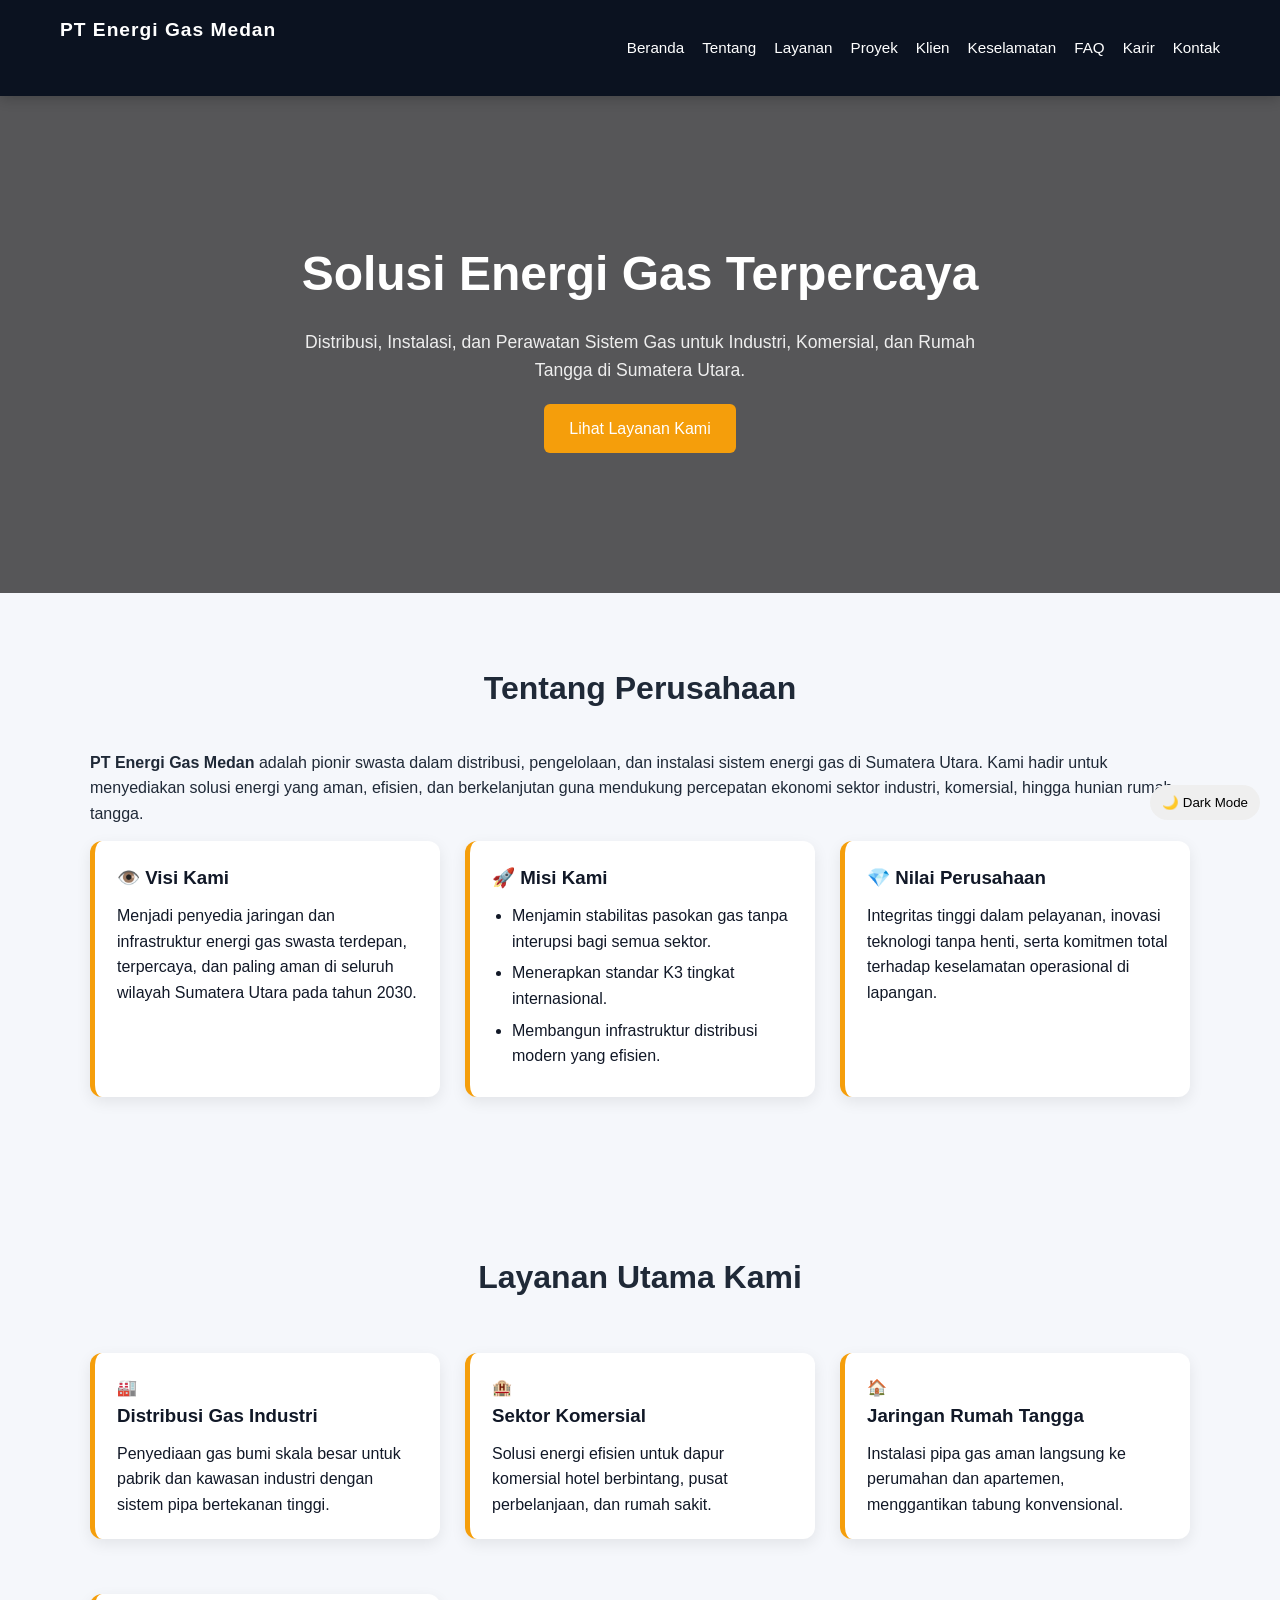
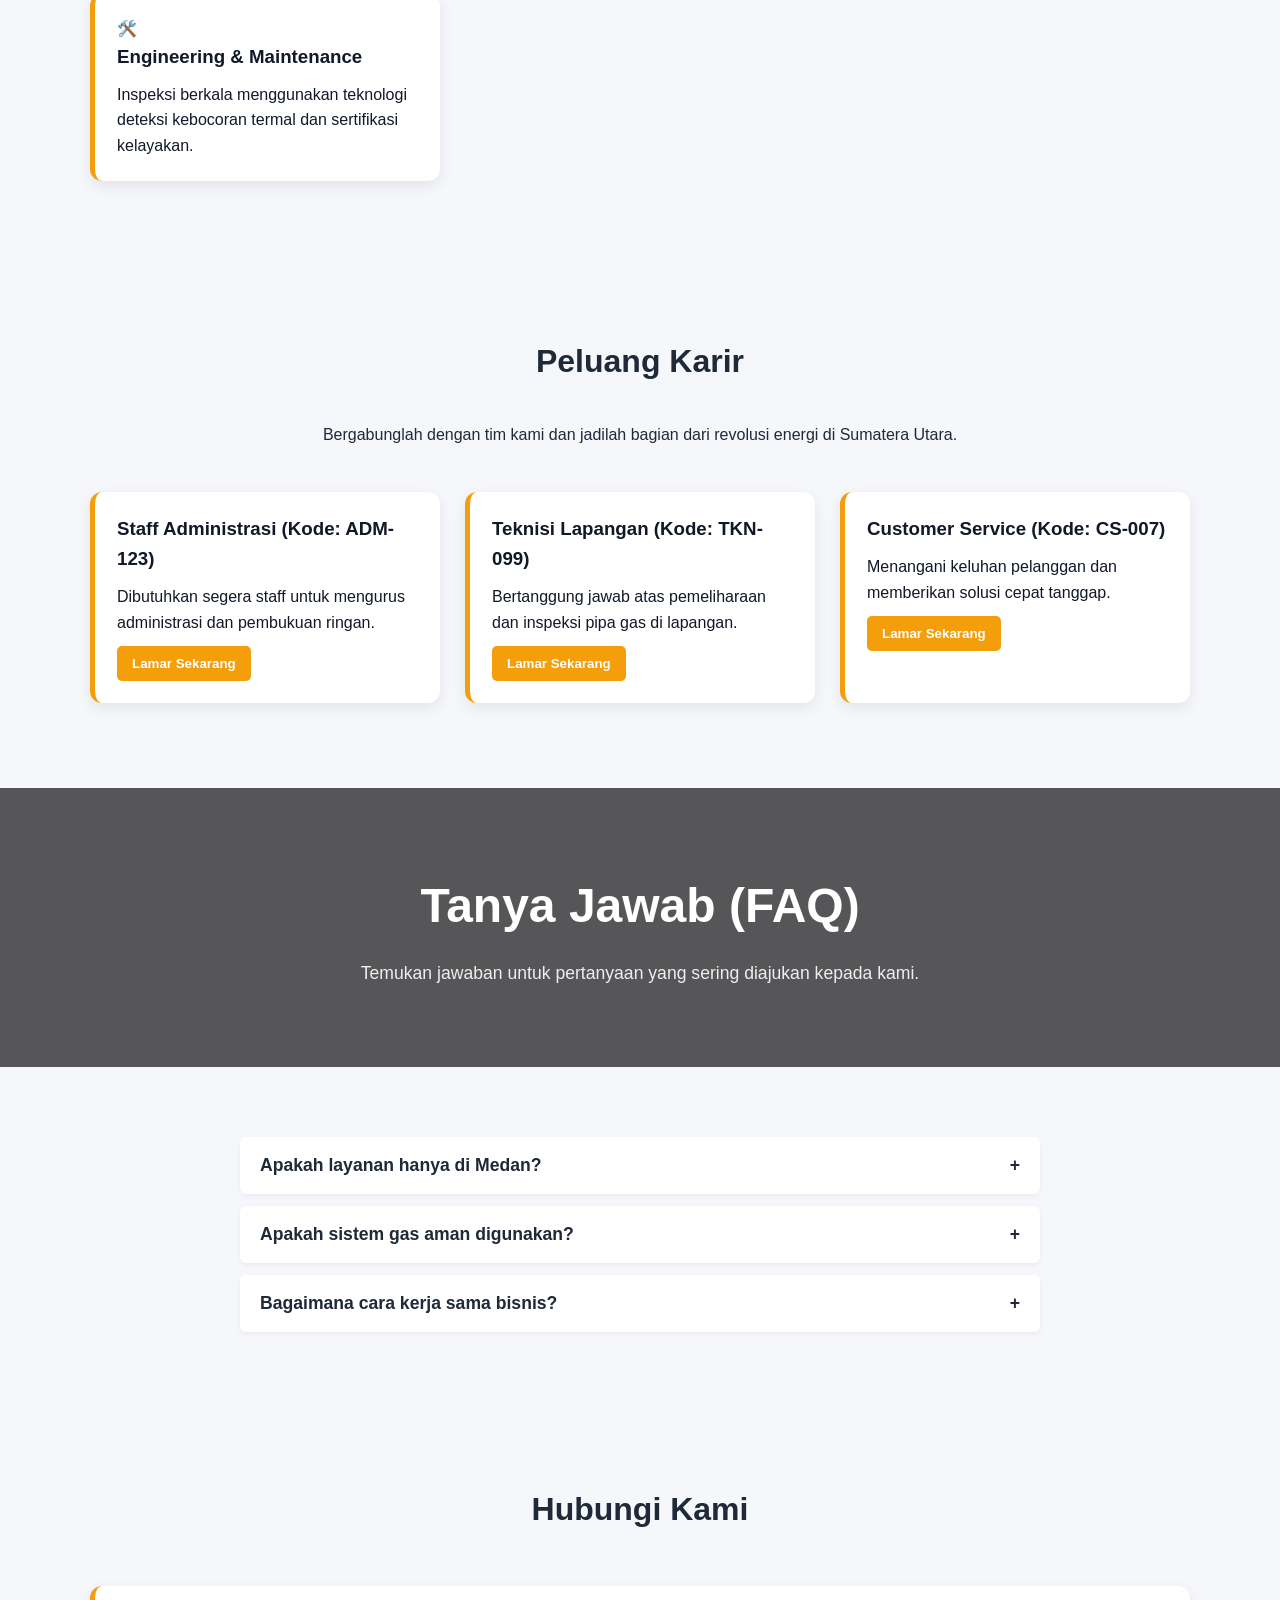
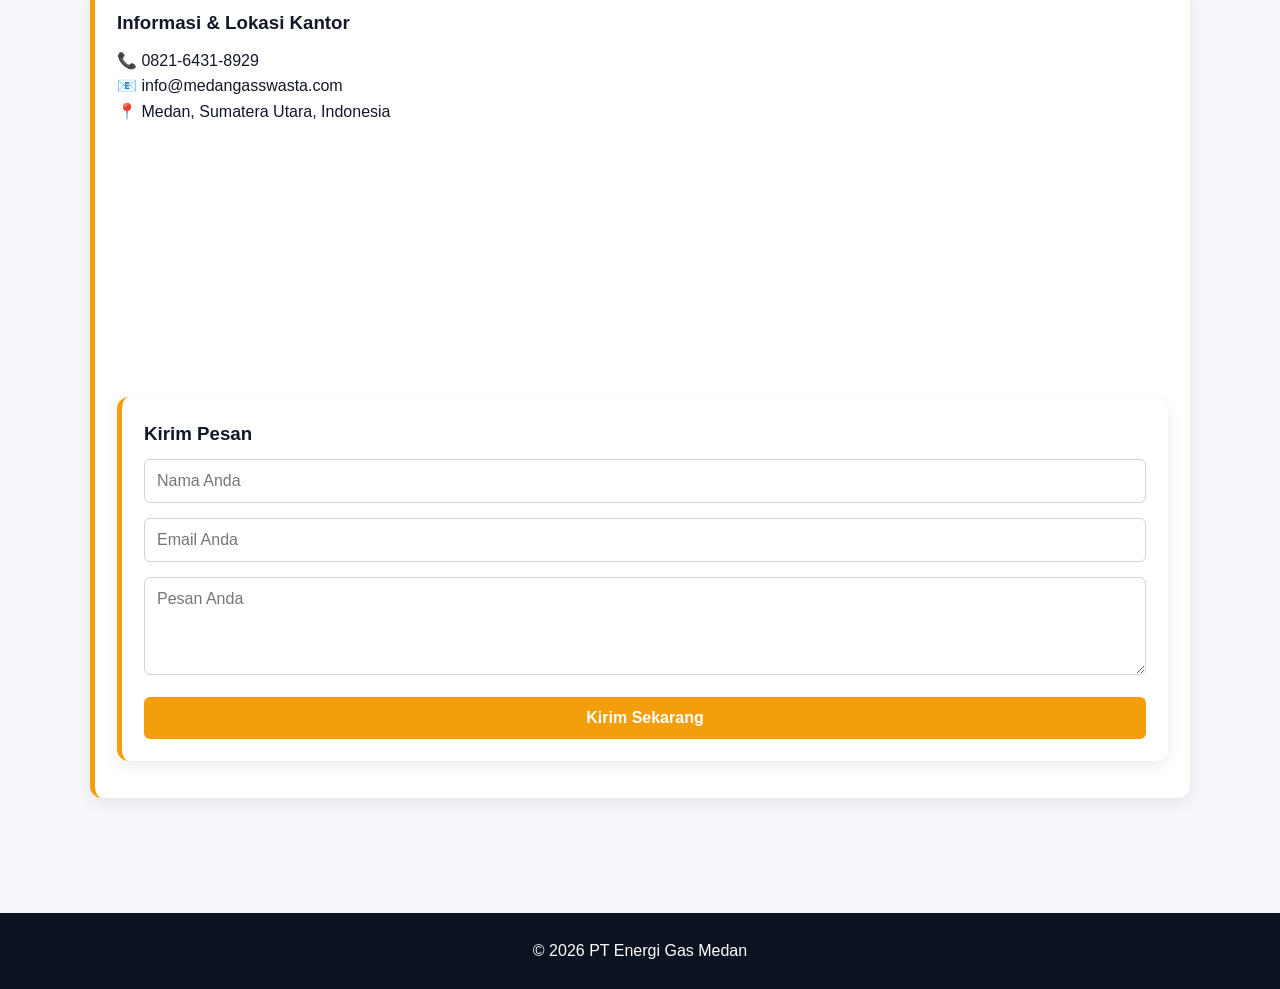
==== commit de81affc: "UPDATE OLEH ANDREAN" ====
--- a/index.html
+++ b/index.html
@@ -5,24 +5,24 @@
     <meta name="viewport" content="width=device-width, initial-scale=1.0">
     <title>PT Energi Gas Medan</title>
     <meta name="description" content="PT Energi Gas Medan - Penyedia energi gas industri, komersial, dan rumah tangga di Medan dan Sumatera Utara.">
-    <link rel="stylesheet" href="style.css">
+    <link rel="stylesheet" href="css/style.css">
 </head>
 <body>
 
 <header>
     <nav>
-        <h2>PT Energi Gas Medan</h2>
-        <ul>
-            <li><a href="index.html">Beranda</a></li>
-            <li><a href="tentang.html">Tentang</a></li>
-            <li><a href="layanan.html">Layanan</a></li>
-            <li><a href="proyek.html">Proyek</a></li>
-            <li><a href="klien.html">Klien</a></li>
-            <li><a href="safety.html">Keselamatan</a></li>
-            <li><a href="#karir">Karir</a></li> 
-            <li><a href="#faq">FAQ</a></li>
-            <li><a href="#contact">Kontak</a></li>
-        </ul>
+    <h2>PT Energi Gas Medan</h2>
+    <ul>
+        <li><a href="index.html">Beranda</a></li>
+        <li><a href="tentang.html">Tentang</a></li>
+        <li><a href="layanan.html">Layanan</a></li>
+        <li><a href="proyek.html">Proyek</a></li>
+        <li><a href="klien.html">Klien</a></li>
+        <li><a href="safety.html">Keselamatan</a></li>
+        <li><a href="index.html#faq">FAQ</a></li>
+        <li><a href="karir.html">Karir</a></li> 
+        <li><a href="index.html#contact">Kontak</a></li>
+    </ul>
     </nav>
 </header>
 
@@ -154,8 +154,7 @@
                 <p>📍 Medan, Sumatera Utara, Indonesia</p>
                 
                 <div class="map-container">
-                    <iframe src="https://www.google.com/maps/embed?pb=!1m18!1m12!1m3!1d127452.92318021133!2d98.57222452373733!3d3.5970319808389366!2m3!1f0!2f0!3f0!3m2!1i1024!2i768!4f13.1!3m3!1m2!1s0x303131cc1c3eb2fd%3A0x23d431c8a6908262!2sMedan%2C%20Kota%20Medan%2C%20Sumatera%20Utara!5e0!3m2!1sid!2sid!4v1700000000000!5m2!1sid!2sid" width="100%" height="200" style="border:0;" allowfullscreen="" loading="lazy" referrerpolicy="no-referrer-when-downgrade"></iframe>
-                </div>
+                    <iframe src="https://www.google.com/maps/embed?pb=!1m18!1m12!1m3!1d127453.64250239618!2d98.57271457850284!3d3.5970314000000003!2m3!1f0!2f0!3f0!3m2!1i1024!2i768!4f13.1!3m3!1m2!1s0x303131b1c20e2389%3A0x8677c7c34b125f!2sMedan%2C%20Kota%20Medan%2C%20Sumatera%20Utara!5e0!3m2!1sid!2sid!4v1700000000000!5m2!1sid!2sid" width="100%" height="250" style="border:0; border-radius: 8px;" allowfullscreen="" loading="lazy" referrerpolicy="no-referrer-when-downgrade"></iframe>
             </div>
             
             <div class="box">
--- a/css/style.css
+++ b/css/style.css
@@ -0,0 +1,283 @@
+* {
+    margin: 0;
+    padding: 0;
+    box-sizing: border-box;
+    font-family: Arial, Helvetica, sans-serif;
+}
+
+body {
+    background: #f5f7fb;
+    color: #1f2937;
+    line-height: 1.6;
+}
+
+/* NAVBAR */
+header {
+    background: #0b1220;
+    color: white;
+    position: sticky;
+    top: 0;
+    z-index: 999;
+    box-shadow: 0 3px 12px rgba(0,0,0,0.2);
+}
+
+nav {
+    max-width: 1200px;
+    margin: auto;
+    display: flex;
+    justify-content: space-between;
+    align-items: center;
+    padding: 15px 20px;
+}
+
+nav h2 {
+    font-size: 1.2rem;
+    letter-spacing: 1px;
+}
+
+nav ul {
+    list-style: none;
+    display: flex;
+    gap: 18px;
+}
+
+nav a {
+    color: white;
+    text-decoration: none;
+    font-size: 0.95rem;
+    transition: 0.3s;
+}
+
+nav a:hover {
+    color: #f59e0b;
+}
+
+/* HERO */
+.hero {
+    background: linear-gradient(rgba(0,0,0,0.65), rgba(0,0,0,0.65)),
+    url('https://images.unsplash.com/photo-1504326780330-8c44c1c5a6b2?auto=format&fit=crop&w=1600&q=80');
+    background-size: cover;
+    background-position: center;
+    color: white;
+    text-align: center;
+    padding: 140px 20px;
+}
+
+.hero h1 {
+    font-size: 3rem;
+    margin-bottom: 15px;
+}
+
+.hero p {
+    max-width: 700px;
+    margin: auto;
+    opacity: 0.9;
+    font-size: 1.1rem;
+}
+
+.hero a {
+    display: inline-block;
+    margin-top: 20px;
+    padding: 12px 25px;
+    background: #f59e0b;
+    color: white;
+    text-decoration: none;
+    border-radius: 6px;
+    transition: 0.3s;
+}
+
+.hero a:hover {
+    background: #d97706;
+}
+
+/* SECTION */
+section {
+    padding: 70px 20px;
+}
+
+.container {
+    max-width: 1100px;
+    margin: auto;
+}
+
+h2 {
+    text-align: center;
+    margin-bottom: 35px;
+    font-size: 2rem;
+    color: inherit;
+}
+
+/* BOX / CARD */
+.box {
+    background: white;
+    padding: 22px;
+    margin: 15px 0;
+    border-radius: 12px;
+    box-shadow: 0 5px 15px rgba(0,0,0,0.08);
+    border-left: 5px solid #f59e0b;
+    transition: 0.3s;
+    color: #111827;
+}
+
+.box h3 {
+    margin-bottom: 10px;
+}
+
+.box:hover {
+    transform: translateY(-4px);
+    box-shadow: 0 10px 20px rgba(0,0,0,0.12);
+}
+
+/* Dark Mode Override */
+body.dark-mode {
+    background: #0f172a;
+    color: white;
+}
+
+body.dark-mode .box {
+    background: #1e293b;
+    color: white;
+}
+
+body.dark-mode .box h3 {
+    color: white;
+}
+
+.box ul {
+    margin-left: 20px;
+}
+
+.box li {
+    margin: 6px 0;
+}
+
+/* FOOTER */
+footer {
+    background: #0b1220;
+    color: white;
+    text-align: center;
+    padding: 25px;
+    margin-top: 30px;
+}
+
+/* TOMBOL APPLY KARIR */
+.apply-btn {
+    background: #f59e0b;
+    color: white;
+    padding: 10px 15px;
+    border: none;
+    border-radius: 5px;
+    cursor: pointer;
+    margin-top: 10px;
+    font-weight: bold;
+    transition: 0.3s;
+}
+
+.apply-btn:hover {
+    background: #d97706;
+}
+
+/* HERO KARIR KHUSUS */
+.hero-karir {
+    padding: 80px 20px;
+    min-height: auto;
+}
+
+@media(max-width:768px){
+    nav {
+        flex-direction: column;
+        gap: 10px;
+    }
+    nav ul {
+        flex-wrap: wrap;
+        justify-content: center;
+    }
+    .hero h1 {
+        font-size: 2rem;
+    }
+}
+
+/* Grid biar layout lu gak numpuk kayak sampah */
+.services-grid, .about-grid, .contact-grid {
+    display: grid;
+    grid-template-columns: repeat(auto-fit, minmax(300px, 1fr));
+    gap: 25px;
+}
+
+/* Form Styling biar enak dipandang */
+#contactForm input, #contactForm textarea {
+    width: 100%;
+    padding: 12px;
+    margin-bottom: 15px;
+    border: 1px solid #cbd5e1;
+    border-radius: 6px;
+    font-family: inherit;
+    font-size: 1rem;
+}
+
+#contactForm .submit-btn {
+    background: #f59e0b;
+    color: white;
+    padding: 12px 20px;
+    border: none;
+    border-radius: 6px;
+    cursor: pointer;
+    width: 100%;
+    font-weight: bold;
+    font-size: 1rem;
+    transition: 0.3s;
+}
+
+#contactForm .submit-btn:hover {
+    background: #d97706;
+}
+
+/* Styling FAQ Biar Rapi */
+.faq-container {
+    max-width: 800px;
+    margin: auto;
+}
+
+.faq-item {
+    margin-bottom: 12px;
+    background: white;
+    border-radius: 6px;
+    box-shadow: 0 2px 5px rgba(0,0,0,0.05);
+    overflow: hidden;
+}
+
+body.dark-mode .faq-item {
+    background: #1e293b;
+}
+
+.faq-question {
+    width: 100%;
+    text-align: left;
+    padding: 18px 20px;
+    background: transparent;
+    border: none;
+    font-size: 1.1rem;
+    font-weight: bold;
+    cursor: pointer;
+    display: flex;
+    justify-content: space-between;
+    align-items: center;
+    color: inherit;
+    transition: 0.3s;
+}
+
+.faq-question:hover {
+    color: #f59e0b;
+}
+
+.faq-answer {
+    max-height: 0;
+    overflow: hidden;
+    transition: max-height 0.4s ease;
+    padding: 0 20px;
+}
+
+/* Class saat FAQ terbuka */
+.faq-answer.show {
+    padding-bottom: 18px;
+}
